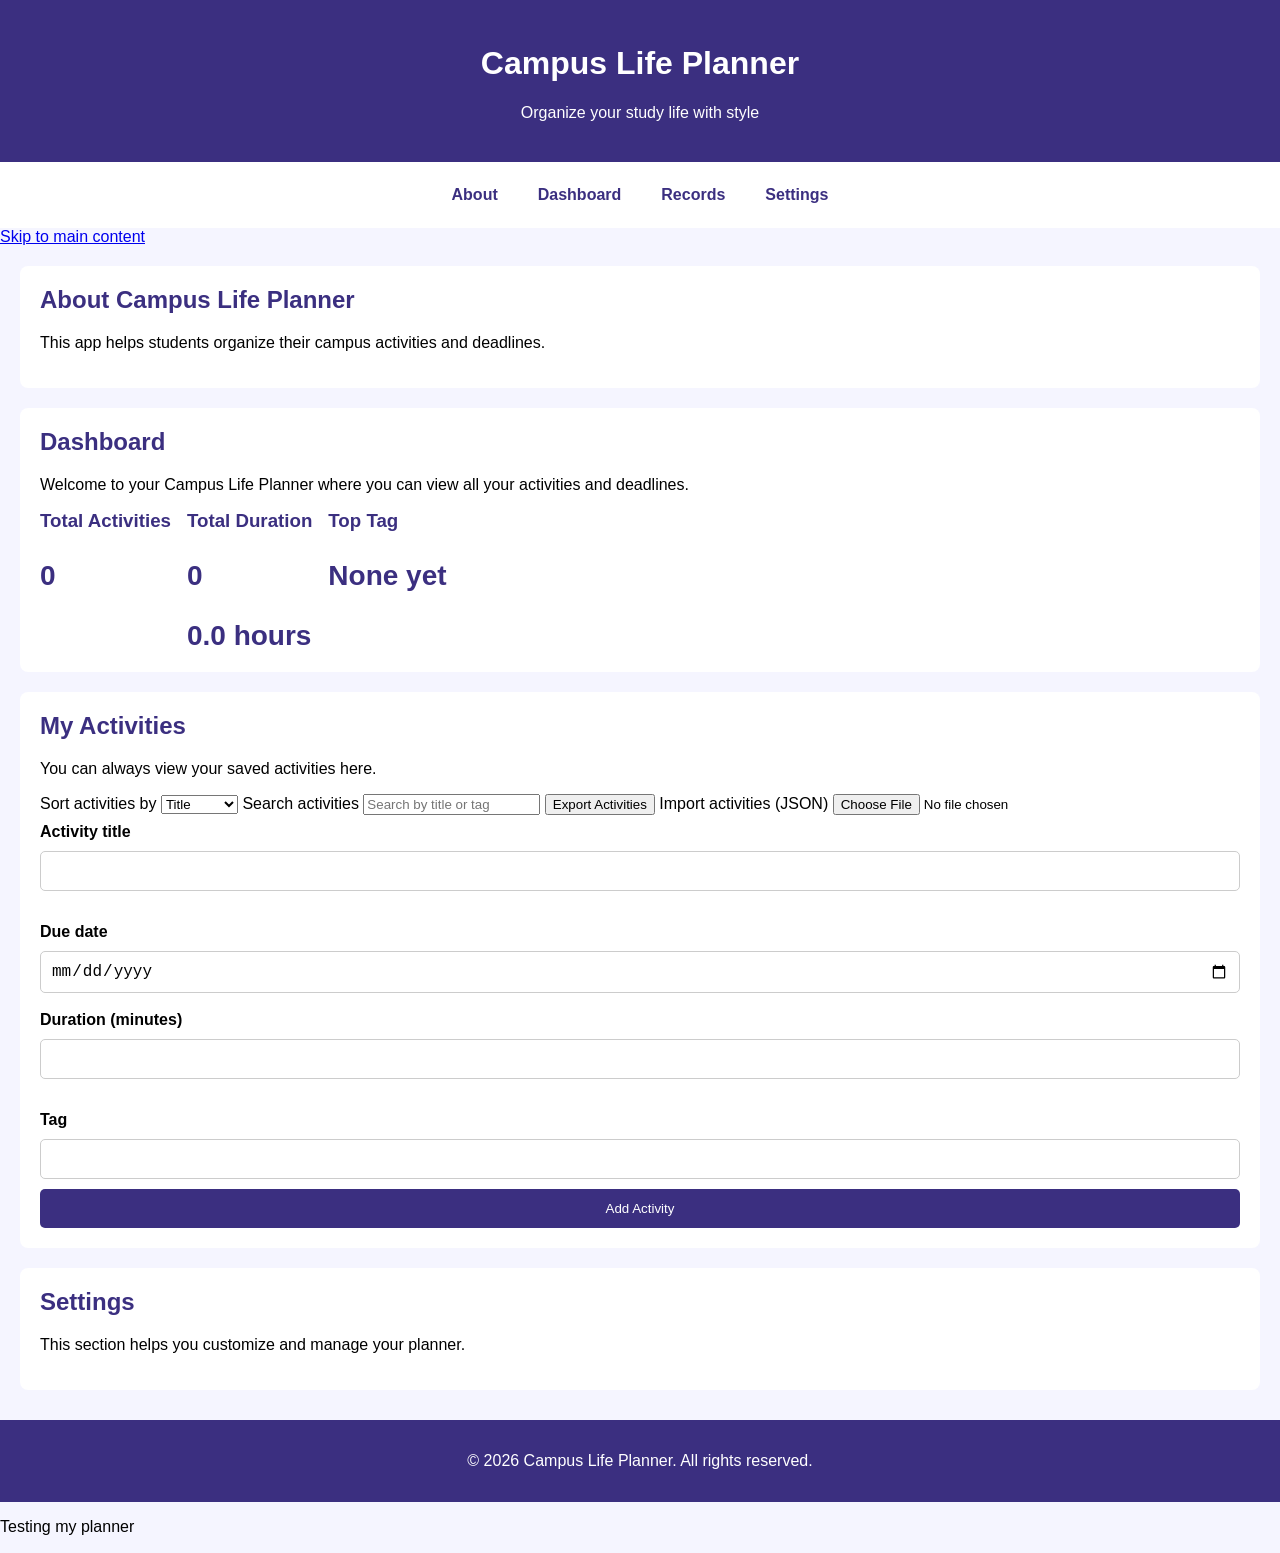
==== index.html @ fa5f3abc "Adding Campus Life Planner" ====
<!DOCTYPE HTML>
<html>
    <head>
<meta charset="UTF-8">
<meta name="viewport" content="width=device-width, initial-scale=1.0">
<title>Campus Life Planner</title>

<link rel="stylesheet" href="styles/styles.css">

    </head>
    <body>
        <header>
            <h1>Campus Life Planner</h1>
            <p>Organize your study life with style</p>
        </header>
        <nav> 
            <a href="#about">About</a>
            <a href="#dashboard">Dashboard</a>
            <a href="#records">Records</a>
            <a href="#settings">Settings</a>
        </nav>

        <main id="main-content">
            <a href="#main-content"> Skip to main content</a>

<section id="about">
    <h2>About Campus Life Planner</h2>
    <p>This app helps students organize their campus activities and deadlines.</p>
</section>

<section id="dashboard">
    <h2>Dashboard</h2>
    <p>Welcome to your Campus Life Planner where you can view all your activities and deadlines.</p>

    <div class="dashboard-cards">
    <div class="stat-card">
        <h3>Total Activities</h3>
        <p id="total-activities">0</p>
    </div>

    <div class="stat-card">
        <h3>Total Duration</h3>
        <p id="total-duration">0 minutes</p>
        <p id="total-hours">0 hours</p>
    </div>

    <div class="stat-card">
    <h3>Top Tag</h3>
    <p id="top-tag">None yet</p>
    </div>
</div>
</section>

<section id="records">
    <h2>My Activities</h2>
<p>You can always view your saved activities here.</p>

<label for="sort-select">Sort activities by</label>
<select id="sort-select">
    <option value="title">Title</option>
    <option value="dueDate">Due date</option>
    <option value="duration">Duration</option>
</select>

<label for="search-input">Search activities</label>
<input type="search" id="search-input" placeholder="Search by title or tag">

<button type="button" id="export-button">Export Activities</button>

<label for="import-file">Import activities (JSON)</label>
<input type="file" id="import-file" accept=".json,application/json">

<div id="activity-list"></div>


<form id="activity-form">
    <label for="title">Activity title</label>
    <input type="text" id="title" name="title" required>
    <small id="title-error" class="error-message"></small>

    <label for="dueDate">Due date</label>
    <input type="date" id="dueDate" name="dueDate" required>

    <label for="duration">Duration (minutes)</label>
    <input type="number" id="duration" name="duration" min="1" required>
    <small id="duration-error" class="error-message"></small>

    <label for="tag">Tag</label>
    <input type="text" id="tag" name="tag" required>

    <button type="submit">Add Activity</button>
</form>
</section>

<section id="settings">
<h2>Settings</h2>
<p>This section helps you customize and manage your planner.</p>
</section>
</main>

<footer>
    <p>&copy; 2026 Campus Life Planner. All rights reserved.</p>
</footer>
<p>Testing my planner</p>
<script src="scripts/validators.js"></script>
<script src="scripts/app.js"></script>
</body>
</html>
---- styles/styles.css ----
body {
    background-color:#f5f5ff;
    margin:0;
    font-family: Arial, sans-serif;
}

header {
    background-color:#3b2f80;
    color: #ffffff;
    padding:24px;
    text-align: center;
}

nav {
    background-color: white;
    display:flex;
    justify-content: center;
    gap: 24px;
    padding: 16px;
}

nav a {
    text-decoration: none;
    color: #3b2f80;
    font-weight: bold;
    padding: 8px;
}

section {
    background-color: white;
    padding: 20px;
    margin: 20px;
border-radius: 8px;
}

h2 {
    color:#3b2f80;
    margin-top:0;
}

@media (max-width: 600px) {
    section {
        margin: 10px;
        padding: 15px;
    }
    nav {
        flex-wrap: wrap;
        gap: 12px;
    }
}

nav a:focus-visible {
    outline: 3px solid #ffbf47;
    outline-offset: 4px;
}

footer {
    background-color: #3b2f80;
    color: white;
    text-align: center;
    padding: 16px;
    margin-top: 30px;
}

.dashboard-cards {
    display: flex;
    gap: 16px;
    flex-wrap: wrap;
}

.stats-card {
    background-color: #f0edff;
    padding:16px;
    border-radius: 8px;
    flex: 1;
    min-width: 150px;
    text-align: center;
}

.stat-card h3 {
    color: #3b2f80;
    margin-top: 0;
}

.stat-card p {
    font-size: 28px;
    font-weight: bold;
    color: #3b2f80;
    margin-bottom: 0;
}

#activity-form {
    display:flex;
    flex-direction: column;
    gap: 10px
}

#activity-form input {
    padding: 10px;
    border: 1px solid #cccccc;
    border-radius: 5px;
    font-size: 16px;
}

#activity-form button {
    background-color: #3b2f80;
    color: white;
    padding: 12px;
    border: none;
    border-radius: 5px;
    cursor: pointer;
}

#activity-form button:hover {
    background-color: #5746ad;
}

#activity-form label {
    font-weight: bold;
    margin-top: 8px;
}

.error-message {
    display: block;
    color: red;
    font-size: 0.85rem;
    margin-top: 4px;
}

.input-error {
    border: 2px solid red;
}

.input-success {
    border: 2px solid green;
}
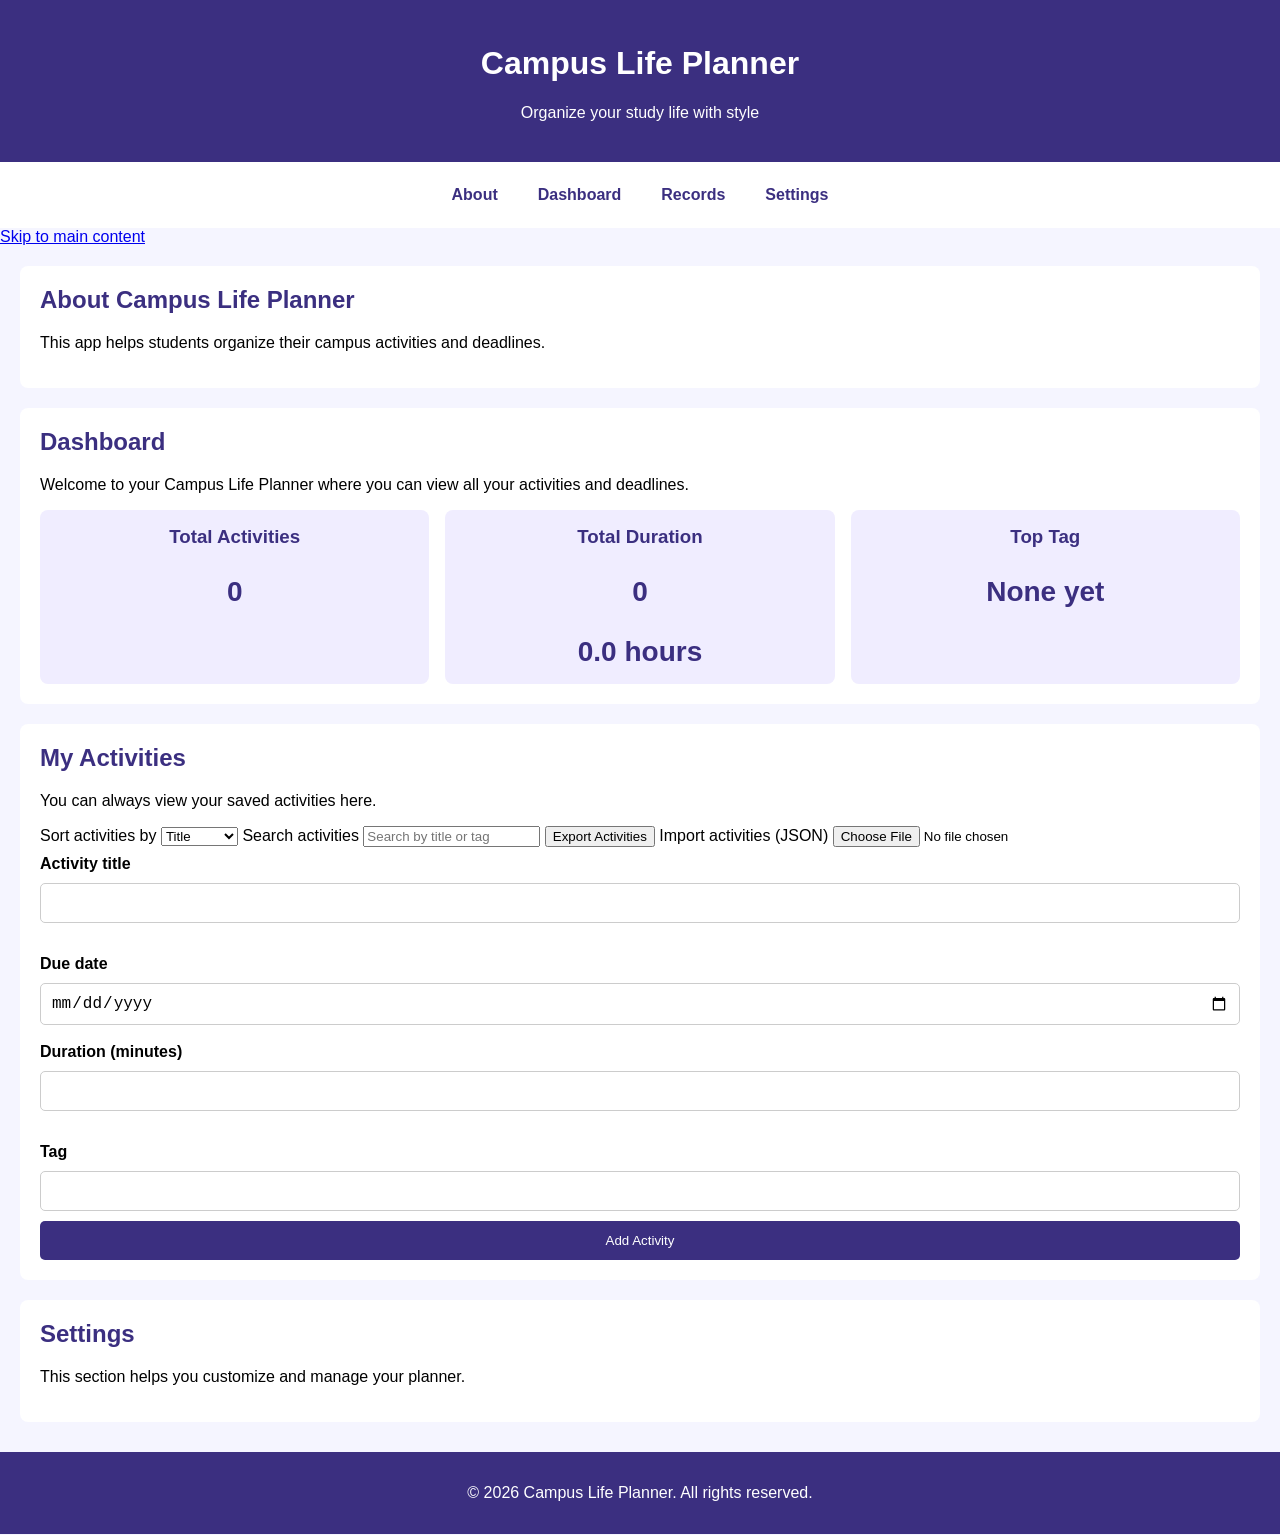
==== commit e2d154ca: "Improving page accessibility" ====
--- a/index.html
+++ b/index.html
@@ -1,5 +1,5 @@
-<!DOCTYPE HTML>
-<html>
+<!DOCTYPE html>
+<html lang="en">
     <head>
 <meta charset="UTF-8">
 <meta name="viewport" content="width=device-width, initial-scale=1.0">
@@ -101,7 +101,6 @@
 <footer>
     <p>&copy; 2026 Campus Life Planner. All rights reserved.</p>
 </footer>
-<p>Testing my planner</p>
 <script src="scripts/validators.js"></script>
 <script src="scripts/app.js"></script>
 </body>
--- a/styles/styles.css
+++ b/styles/styles.css
@@ -68,7 +68,7 @@
     flex-wrap: wrap;
 }
 
-.stats-card {
+.stat-card {
     background-color: #f0edff;
     padding:16px;
     border-radius: 8px;
@@ -133,4 +133,12 @@
 
 .input-success {
     border: 2px solid green;
-}+}
+button {
+    transition: background-color 0.3s ease, transform 0.2s ease;
+}
+
+button:hover {
+    transform: translateY(-2px);
+}
+
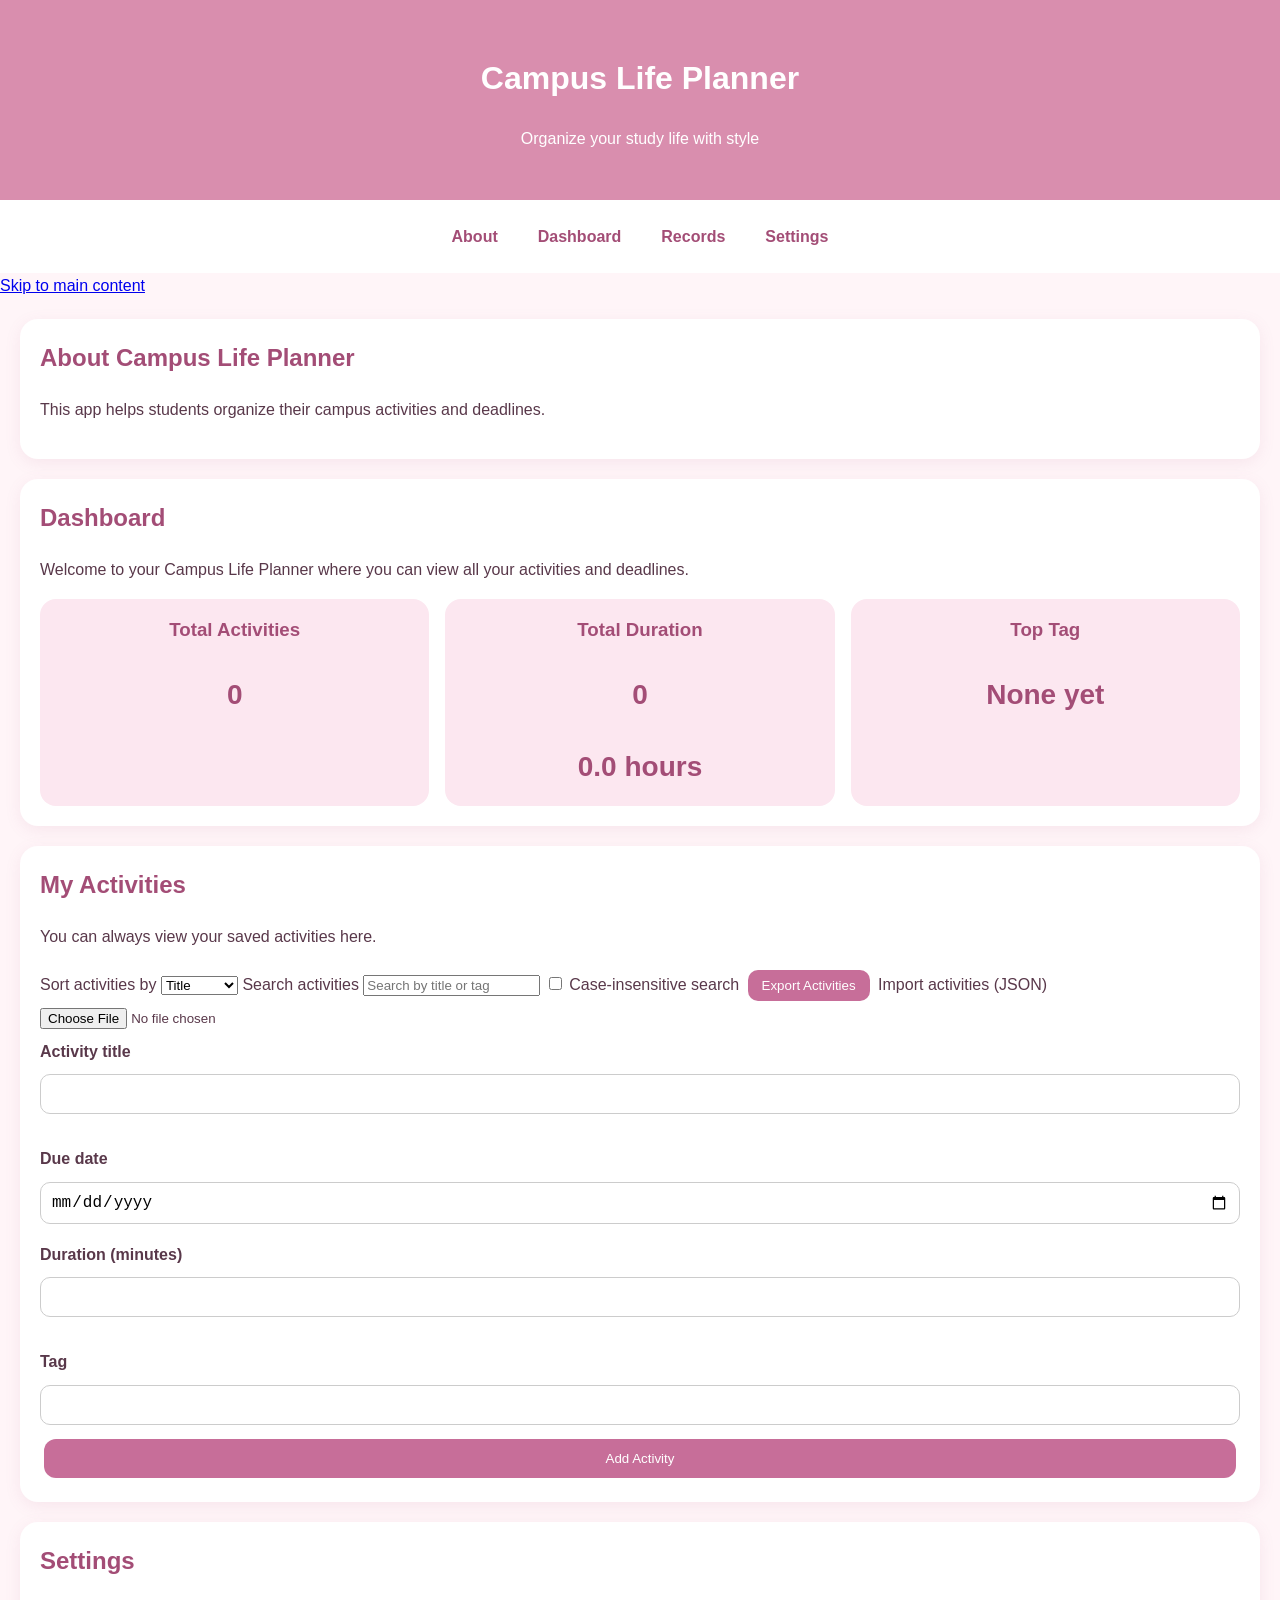
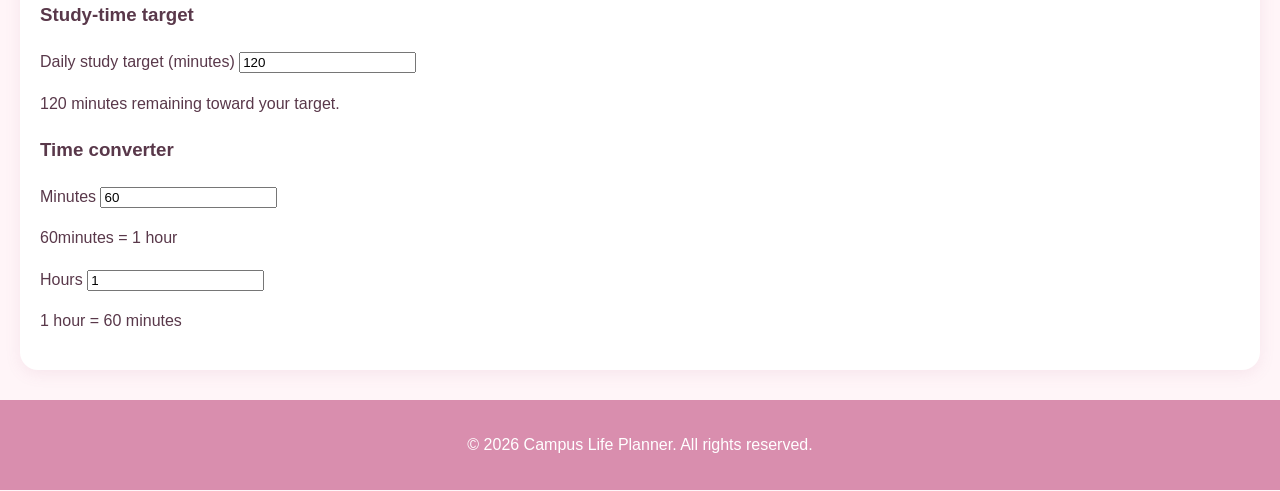
==== commit 94e6bac9: "Updating planner with girly pink design" ====
--- a/index.html
+++ b/index.html
@@ -64,6 +64,8 @@
 
 <label for="search-input">Search activities</label>
 <input type="search" id="search-input" placeholder="Search by title or tag">
+<input type="checkbox" id="case-insensitive">
+<label for="case-insensitive">Case-insensitive search</label>
 
 <button type="button" id="export-button">Export Activities</button>
 
@@ -94,14 +96,33 @@
 
 <section id="settings">
 <h2>Settings</h2>
-<p>This section helps you customize and manage your planner.</p>
+
+<h3>Study-time target</h3>
+<label for="time-target">Daily study target (minutes)</label>
+<input
+type="number" id="time-target" min="1" value="120">
+
+<p id="target-status" aria-live="polite">
+    set your study-time target.
+</p>
+
+<h3>Time converter</h3>
+<label for="minutes-input">Minutes</label>
+<input type="number" id="minutes-input" min="0" value="60">
+
+<p id="hours-result" aria-live="polite">60minutes = 1 hour</p>
+
+<label for="hours-input">Hours</label>
+<input type="number" id="hours-input" step="0.1" value="1">
+
+<p id="minutes-result" aria-live="polite">1 hour = 60 minutes</p>
 </section>
-</main>
-
 <footer>
     <p>&copy; 2026 Campus Life Planner. All rights reserved.</p>
 </footer>
+
 <script src="scripts/validators.js"></script>
+<script src="scripts/search.js"></script>
 <script src="scripts/app.js"></script>
 </body>
 </html>
--- a/styles/styles.css
+++ b/styles/styles.css
@@ -1,13 +1,15 @@
 body {
-    background-color:#f5f5ff;
+    background-color:#fff5f8;
     margin:0;
     font-family: Arial, sans-serif;
+    line-height: 1.6;
+    color: #59384a;
 }
 
 header {
-    background-color:#3b2f80;
+    background-color:#d98eae;
     color: #ffffff;
-    padding:24px;
+    padding: 32px 24px;
     text-align: center;
 }
 
@@ -21,20 +23,26 @@
 
 nav a {
     text-decoration: none;
-    color: #3b2f80;
+    color: #a34d76;
     font-weight: bold;
     padding: 8px;
+}
+
+nav a:hover {
+    background-color: #fce7f0;
+    border-radius: 10px;
 }
 
 section {
     background-color: white;
     padding: 20px;
     margin: 20px;
-border-radius: 8px;
+border-radius: 18px;
+box-shadow: 0 4px 16px rgba(180, 100, 140,0.10);
 }
 
 h2 {
-    color:#3b2f80;
+    color:#a34d76;
     margin-top:0;
 }
 
@@ -55,7 +63,7 @@
 }
 
 footer {
-    background-color: #3b2f80;
+    background-color: #d98eae;
     color: white;
     text-align: center;
     padding: 16px;
@@ -69,23 +77,23 @@
 }
 
 .stat-card {
-    background-color: #f0edff;
+    background-color: #fce7f0;
     padding:16px;
-    border-radius: 8px;
+    border-radius: 16px;
     flex: 1;
     min-width: 150px;
     text-align: center;
 }
 
 .stat-card h3 {
-    color: #3b2f80;
+    color: #a34d76;
     margin-top: 0;
 }
 
 .stat-card p {
     font-size: 28px;
     font-weight: bold;
-    color: #3b2f80;
+    color: #a34d76;
     margin-bottom: 0;
 }
 
@@ -98,21 +106,21 @@
 #activity-form input {
     padding: 10px;
     border: 1px solid #cccccc;
-    border-radius: 5px;
+    border-radius: 10px;
     font-size: 16px;
 }
 
 #activity-form button {
-    background-color: #3b2f80;
+    background-color: #c76e99;
     color: white;
     padding: 12px;
     border: none;
-    border-radius: 5px;
+    border-radius: 12px;
     cursor: pointer;
 }
 
 #activity-form button:hover {
-    background-color: #5746ad;
+    background-color: #a34d76;
 }
 
 #activity-form label {
@@ -142,3 +150,24 @@
     transform: translateY(-2px);
 }
 
+button {
+    background-color: #c76e99;
+    color: white;
+    padding: 8px 14px;
+    border: none;
+    border-radius: 10px;
+    cursor: pointer;
+    margin: 4px;
+}
+
+button:hover {
+    background-color: #a34d76;
+}
+
+#activity-list p {
+    background-color: #fff5f8;
+    padding: 14px;
+    border-radius: 12px;
+    margin: 12px 0;
+    overflow-wrap: anywhere;
+}
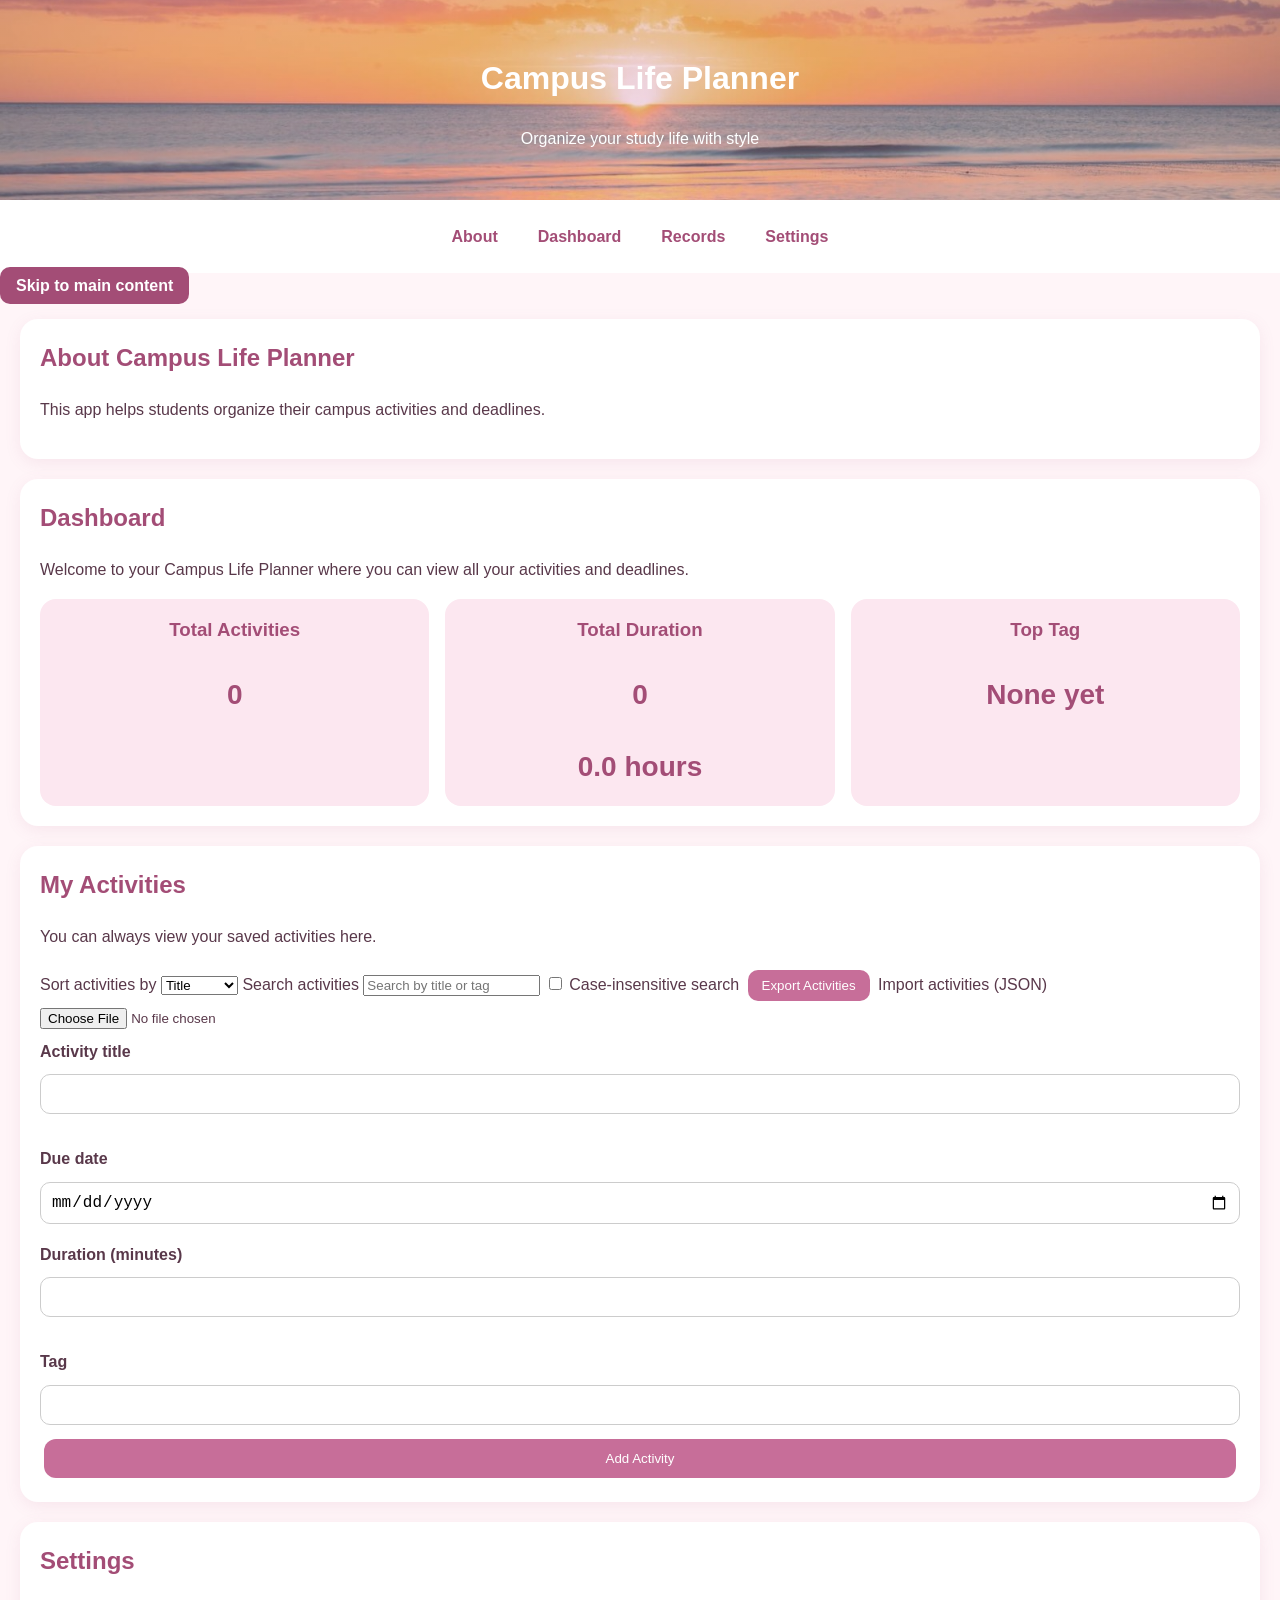
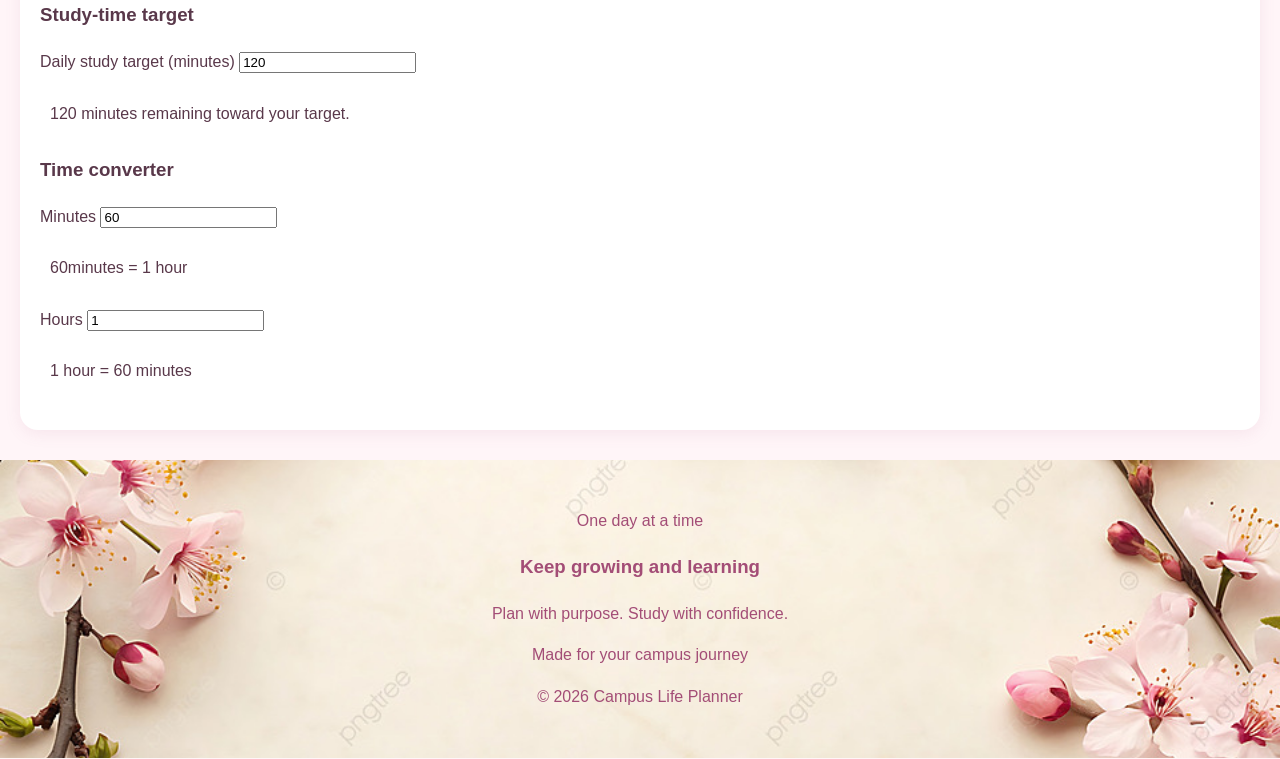
==== commit f4a3dd1b: "Improving Campus Life Planner design" ====
--- a/index.html
+++ b/index.html
@@ -118,7 +118,11 @@
 <p id="minutes-result" aria-live="polite">1 hour = 60 minutes</p>
 </section>
 <footer>
-    <p>&copy; 2026 Campus Life Planner. All rights reserved.</p>
+    <p>One day at a time</p>
+    <h3>Keep growing and learning</h3>
+    <p>Plan with purpose. Study with confidence.</p>
+    <p>Made for your campus journey</p>
+    <p>&copy; 2026 Campus Life Planner</p>
 </footer>
 
 <script src="scripts/validators.js"></script>
--- a/styles/styles.css
+++ b/styles/styles.css
@@ -7,10 +7,15 @@
 }
 
 header {
-    background-color:#d98eae;
-    color: #ffffff;
-    padding: 32px 24px;
-    text-align: center;
+    background:
+        linear-gradient(
+            rgba(217, 142, 174, 0.35),
+            rgba(217, 142, 174, 0.35)
+        ),
+        url("../images/header-background.jpg") center/cover no-repeat;
+        color: #ffffff;
+        padding: 32px 24px;
+        text-align: center;
 }
 
 nav {
@@ -63,11 +68,16 @@
 }
 
 footer {
-    background-color: #d98eae;
-    color: white;
-    text-align: center;
-    padding: 16px;
-    margin-top: 30px;
+    background:fixed
+        linear-gradient(
+            rgba(255, 240, 245, 0.45),
+            rgba(255, 240, 245, 0.45)
+        ),
+        url("../images/footer-background.jpg") center/cover no-repeat;
+        color: #a34d76;
+        text-align: center;
+        padding: 32px 16px;
+        margin-top: 30px;
 }
 
 .dashboard-cards {
@@ -171,3 +181,65 @@
     margin: 12px 0;
     overflow-wrap: anywhere;
 }
+
+.settings-container {
+    display: flex;
+    flex-wrap: wrap;
+    gap: 20px;
+    margin-top: 20px;
+}
+
+.settings-card {
+    background-color: #fff5f8;
+    border: 1px solid #f2d2e0;
+    border-radius: 16px;
+    padding: 20px;
+    flex: 1;
+    min-width: 220px;
+    box-sizing: border-box;
+}
+
+.settings-card h3 p {
+    color: #795266;
+}
+
+.settings-card label {
+    display: block;
+    font-weight: bold;
+    margin-top: 14px;
+}
+
+.settings-card input {
+    width: 100%;
+    box-sizing: border-box;
+    padding: 10px;
+    margin-top: 6px;
+    border: 1px solid #e3b6ca;
+    border-radius: 8px;
+    font-size: 16px;
+}
+
+#target-status,
+#hours-result,
+#minutes-result {
+    background-color: white;
+    padding: 10px;
+    border-radius: 8px;
+}
+
+#main-content > a:first-child {
+    position: abdolute;
+    top: -100px;
+    left: 16px;
+    background-color: #a34d76;
+    color: white;
+    padding: 10px 16px;
+    border-radius: 10px;
+    text-decoration: none;
+    font-weight: bold;
+    z-index: 1000;
+}
+
+#main-content > a:first-child:focus {
+    top: 16px;
+}
